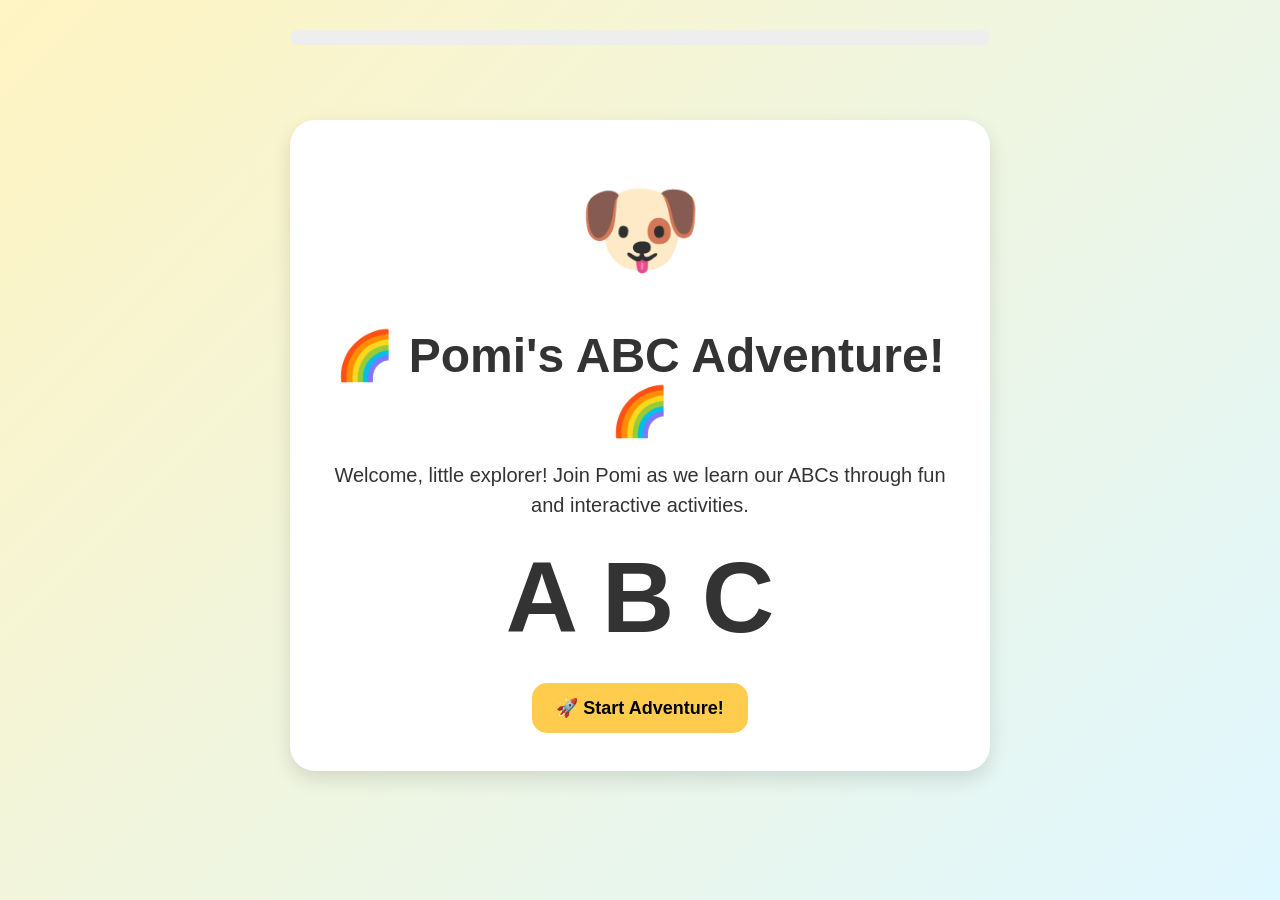
==== index.html @ f583996b "Create index.html" ====
<!DOCTYPE html>
<html lang="en">
<head>
<meta charset="UTF-8">
<meta name="viewport" content="width=device-width, initial-scale=1.0">
<title>Pomi's ABC Adventure</title>

<style>
* {
  box-sizing: border-box;
}

body {
  margin: 0;
  font-family: Arial, sans-serif;
  background: linear-gradient(135deg, #fff4c2, #dff7ff);
  color: #333;
}

.container {
  max-width: 900px;
  margin: auto;
  padding: 20px;
}

.page {
  display: none;
  min-height: 90vh;
  padding: 30px 20px;
  text-align: center;
  animation: fadeIn 0.4s ease;
}

.page.active {
  display: block;
}

@keyframes fadeIn {
  from {
    opacity: 0;
    transform: translateY(10px);
  }
  to {
    opacity: 1;
    transform: translateY(0);
  }
}

h1 {
  font-size: 48px;
  margin-bottom: 10px;
}

h2 {
  font-size: 34px;
}

p {
  font-size: 20px;
  line-height: 1.5;
}

.character {
  font-size: 100px;
  margin: 20px;
}

.letter {
  font-size: 100px;
  font-weight: bold;
  margin: 20px;
}

.card {
  background: white;
  border-radius: 25px;
  padding: 30px;
  margin: 20px auto;
  max-width: 700px;
  box-shadow: 0 8px 20px rgba(0,0,0,0.12);
}

button {
  border: none;
  border-radius: 15px;
  padding: 14px 24px;
  margin: 8px;
  font-size: 18px;
  font-weight: bold;
  cursor: pointer;
  background: #ffcc4d;
  transition: transform 0.2s, background 0.2s;
}

button:hover {
  transform: scale(1.05);
  background: #ffb703;
}

.choice {
  min-width: 120px;
  background: white;
  border: 3px solid #ddd;
}

.choice:hover {
  border-color: #ffb703;
}

.correct {
  background: #8be28b !important;
  border-color: #3aaa35 !important;
}

.wrong {
  background: #ff9b9b !important;
  border-color: #e33 !important;
}

.feedback {
  min-height: 35px;
  font-size: 22px;
  font-weight: bold;
  margin: 15px;
}

.progress {
  margin: 10px auto 25px;
  max-width: 700px;
  height: 15px;
  background: #eee;
  border-radius: 20px;
  overflow: hidden;
}

.progress-bar {
  height: 100%;
  width: 0%;
  background: #58c7f3;
  transition: width 0.4s;
}

.word {
  font-size: 30px;
  font-weight: bold;
  margin: 15px;
}

.alphabet {
  display: grid;
  grid-template-columns: repeat(6, 1fr);
  gap: 10px;
  max-width: 650px;
  margin: 20px auto;
}

.alphabet button {
  margin: 0;
  padding: 15px 5px;
}

.match-area {
  display: flex;
  justify-content: center;
  gap: 20px;
  flex-wrap: wrap;
}

.match-card {
  background: white;
  border: 3px solid #ddd;
  border-radius: 18px;
  padding: 20px;
  min-width: 120px;
  cursor: pointer;
  font-size: 40px;
  font-weight: bold;
}

.match-card.selected {
  border-color: #58c7f3;
  background: #e1f7ff;
}

.sequence {
  display: flex;
  justify-content: center;
  flex-wrap: wrap;
  gap: 10px;
  margin: 20px;
}

.sequence button {
  font-size: 30px;
  min-width: 65px;
}

.stars {
  font-size: 45px;
  margin: 20px;
}

.certificate {
  border: 8px double #ffb703;
  background: white;
  padding: 40px 20px;
  border-radius: 20px;
}

.small {
  font-size: 16px;
}

@media(max-width:600px) {
  h1 {
    font-size: 36px;
  }

  h2 {
    font-size: 28px;
  }

  .alphabet {
    grid-template-columns: repeat(4, 1fr);
  }

  p {
    font-size: 18px;
  }
}
</style>
</head>

<body>

<div class="container">

<!-- PROGRESS -->
<div class="progress">
  <div class="progress-bar" id="progressBar"></div>
</div>

<!-- PAGE 1 -->
<section class="page active" id="page1">
  <div class="card">
    <div class="character">🐶</div>
    <h1>🌈 Pomi's ABC Adventure! 🌈</h1>

    <p>
      Welcome, little explorer!
      Join Pomi as we learn our ABCs through fun and interactive activities.
    </p>

    <div class="letter">A B C</div>

    <button onclick="nextPage()">🚀 Start Adventure!</button>
  </div>
</section>


<!-- PAGE 2 -->
<section class="page" id="page2">
  <div class="card">
    <div class="character">🐶</div>

    <h2>🔤 Meet the Alphabet!</h2>

    <p>
      The alphabet has <strong>26 letters</strong>.
      Let's practice saying them together!
    </p>

    <div class="letter">A B C D E</div>
    <div class="letter">F G H I J</div>
    <div class="letter">K L M N O</div>
    <div class="letter">P Q R S T</div>
    <div class="letter">U V W X Y Z</div>

    <button onclick="nextPage()">Next ➡️</button>
  </div>
</section>


<!-- PAGE 3 -->
<section class="page" id="page3">
  <div class="card">

    <h2>🔎 Find the Letter!</h2>

    <p>
      Pomi is looking for the letter:
    </p>

    <div class="letter" id="targetLetter">B</div>

    <p>Click the correct letter.</p>

    <div id="letterChoices"></div>

    <div class="feedback" id="findFeedback"></div>

    <button id="findNext" onclick="nextPage()" style="display:none;">
      Next ➡️
    </button>

  </div>
</section>


<!-- PAGE 4 -->
<section class="page" id="page4">
  <div class="card">

    <h2>🔠 Match the Letters!</h2>

    <p>
      Match the uppercase letter with its lowercase partner.
    </p>

    <div class="match-area">

      <div class="match-card" onclick="selectUpper('A', this)">A</div>
      <div class="match-card" onclick="selectUpper('B', this)">B</div>
      <div class="match-card" onclick="selectUpper('C', this)">C</div>

      <div class="match-card" onclick="selectLower('a', this)">a</div>
      <div class="match-card" onclick="selectLower('b', this)">b</div>
      <div class="match-card" onclick="selectLower('c', this)">c</div>

    </div>

    <div class="feedback" id="matchFeedback"></div>

    <button onclick="nextPage()">Next ➡️</button>

  </div>
</section>


<!-- PAGE 5 -->
<section class="page" id="page5">
  <div class="card">

    <h2>🔢 Put the Letters in Order!</h2>

    <p>
      Can you put A, B, and C in the correct order?
    </p>

    <div class="sequence" id="sequenceArea">
      <button onclick="chooseSequence('B', this)">B</button>
      <button onclick="chooseSequence('C', this)">C</button>
      <button onclick="chooseSequence('A', this)">A</button>
    </div>

    <div class="word" id="sequenceAnswer"></div>

    <div class="feedback" id="sequenceFeedback"></div>

    <button id="sequenceNext" onclick="nextPage()" style="display:none;">
      Next ➡️
    </button>

  </div>
</section>


<!-- PAGE 6 -->
<section class="page" id="page6">
  <div class="card">

    <h2>🎨 Letter & Word Fun!</h2>

    <p>
      Every letter can help us make a word.
    </p>

    <div class="letter">A</div>

    <div class="word">🍎 APPLE</div>

    <p>
      A is for <strong>Apple!</strong>
    </p>

    <button onclick="wordCheck('A')">A</button>
    <button onclick="wordCheck('B')">B</button>
    <button onclick="wordCheck('C')">C</button>

    <div class="feedback" id="wordFeedback"></div>

    <button id="wordNext" onclick="nextPage()" style="display:none;">
      Next ➡️
    </button>

  </div>
</section>


<!-- PAGE 7 -->
<section class="page" id="page7">
  <div class="card">

    <h2>⭐ Pomi's ABC Quiz!</h2>

    <p id="quizQuestion"></p>

    <div id="quizChoices"></div>

    <div class="feedback" id="quizFeedback"></div>

    <div class="stars" id="quizStars"></div>

    <button id="quizNext" onclick="nextQuizQuestion()" style="display:none;">
      Next Question ➡️
    </button>

    <button id="quizFinish" onclick="nextPage()" style="display:none;">
      Finish Quiz 🎉
    </button>

  </div>
</section>


<!-- PAGE 8 -->
<section class="page" id="page8">
  <div class="card">

    <h2>👨‍👩‍👧 Parent Activity Guide</h2>

    <p>
      Parents or guardians can continue the ABC adventure with the child
      using simple activities at home.
    </p>

    <div class="word">🏠 Try These Activities:</div>

    <p>🔤 Ask the child to name letters around the house.</p>
    <p>📚 Read a short alphabet book together.</p>
    <p>🧸 Find objects that begin with A, B, and C.</p>
    <p>✏️ Practice writing uppercase and lowercase letters.</p>
    <p>🎵 Sing the alphabet song together.</p>

    <button onclick="nextPage()">Next ➡️</button>

  </div>
</section>


<!-- PAGE 9 -->
<section class="page" id="page9">
  <div class="certificate">

    <div class="character">🏆🐶</div>

    <h1>ABC Adventure Complete!</h1>

    <h2>🎉 Congratulations! 🎉</h2>

    <p>
      You completed
      <strong>Pomi's ABC Adventure!</strong>
    </p>

    <p>
      You practiced letters, matching, sequencing,
      words, and alphabet skills.
    </p>

    <div class="stars">
      ⭐ ⭐ ⭐ ⭐ ⭐
    </div>

    <h2>🌟 Great Job, Little Explorer! 🌟</h2>

    <button onclick="restartAdventure()">🔄 Play Again</button>

  </div>
</section>

</div>


<script>

let currentPage = 1;

function showPage(pageNumber) {

  document.querySelectorAll(".page").forEach(page => {
    page.classList.remove("active");
  });

  document.getElementById("page" + pageNumber).classList.add("active");

  currentPage = pageNumber;

  let progress = ((pageNumber - 1) / 8) * 100;

  document.getElementById("progressBar").style.width =
    progress + "%";

  window.scrollTo({
    top: 0,
    behavior: "smooth"
  });
}

function nextPage() {

  if (currentPage < 9) {
    showPage(currentPage + 1);
  }

  if (currentPage === 7) {
    startQuiz();
  }
}


/* FIND THE LETTER */

const findLetters = ["A", "B", "C"];
let target = "B";

function setupFindActivity() {

  const area = document.getElementById("letterChoices");

  area.innerHTML = "";

  findLetters.forEach(letter => {

    const button = document.createElement("button");

    button.className = "choice";

    button.textContent = letter;

    button.onclick = function() {

      if (letter === target) {

        button.classList.add("correct");

        document.getElementById("findFeedback").textContent =
          "🎉 Correct! You found the letter " + target + "!";

        document.getElementById("findNext").style.display =
          "inline-block";

      } else {

        button.classList.add("wrong");

        document.getElementById("findFeedback").textContent =
          "😊 Try again! Look carefully.";

      }

    };

    area.appendChild(button);

  });

}

setupFindActivity();


/* MATCH ACTIVITY */

let selectedUpper = null;
let selectedLower = null;

function selectUpper(letter, element) {

  document.querySelectorAll(".match-card").forEach(card =>
    card.classList.remove("selected")
  );

  element.classList.add("selected");

  selectedUpper = letter;

  checkMatch();
}

function selectLower(letter, element) {

  element.classList.add("selected");

  selectedLower = letter;

  checkMatch();
}

function checkMatch() {

  if (!selectedUpper || !selectedLower) return;

  if (selectedUpper.toLowerCase() === selectedLower) {

    document.getElementById("matchFeedback").textContent =
      "🎉 Great match! " + selectedUpper + " goes with " + selectedLower + "!";

  } else {

    document.getElementById("matchFeedback").textContent =
      "😊 Not quite. Try another pair!";

  }

  selectedUpper = null;
  selectedLower = null;
}


/* SEQUENCE ACTIVITY */

let sequence = [];

function chooseSequence(letter, button) {

  if (sequence.includes(letter)) return;

  sequence.push(letter);

  button.style.opacity = "0.5";

  document.getElementById("sequenceAnswer").textContent =
    sequence.join(" → ");

  if (sequence.length === 3) {

    if (sequence.join("") === "ABC") {

      document.getElementById("sequenceFeedback").textContent =
        "🎉 Perfect! A comes before B, and B comes before C!";

      document.getElementById("sequenceNext").style.display =
        "inline-block";

    } else {

      document.getElementById("sequenceFeedback").textContent =
        "😊 Good try! The correct order is A → B → C.";

      setTimeout(() => {

        sequence = [];

        document.getElementById("sequenceAnswer").textContent = "";

        document.querySelectorAll("#sequenceArea button")
          .forEach(button => {
            button.style.opacity = "1";
          });

      }, 1500);

    }

  }

}


/* WORD ACTIVITY */

function wordCheck(answer) {

  if (answer === "A") {

    document.getElementById("wordFeedback").textContent =
      "🎉 Correct! A is for Apple! 🍎";

    document.getElementById("wordNext").style.display =
      "inline-block";

  } else {

    document.getElementById("wordFeedback").textContent =
      "😊 Try again! Apple begins with A.";

  }

}


/* QUIZ */

const quizQuestions = [

  {
    question: "Which letter comes first in the alphabet?",
    choices: ["A", "B", "C"],
    answer: "A"
  },

  {
    question: "Which letter comes after A?",
    choices: ["C", "B", "D"],
    answer: "B"
  },

  {
    question: "Which lowercase letter matches C?",
    choices: ["a", "c", "b"],
    answer: "c"
  }

];

let quizIndex = 0;
let quizScore = 0;

function startQuiz() {

  quizIndex = 0;
  quizScore = 0;

  loadQuizQuestion();

}

function loadQuizQuestion() {

  const question = quizQuestions[quizIndex];

  document.getElementById("quizQuestion").textContent =
    question.question;

  const area = document.getElementById("quizChoices");

  area.innerHTML = "";

  document.getElementById("quizFeedback").textContent = "";

  document.getElementById("quizNext").style.display =
    "none";

  document.getElementById("quizFinish").style.display =
    "none";

  question.choices.forEach(choice => {

    const button = document.createElement("button");

    button.className = "choice";

    button.textContent = choice;

    button.onclick = function() {

      if (choice === question.answer) {

        button.classList.add("correct");

        quizScore++;

        document.getElementById("quizFeedback").textContent =
          "🎉 Correct! Great job!";

      } else {

        button.classList.add("wrong");

        document.getElementById("quizFeedback").textContent =
          "😊 Nice try! The correct answer is " +
          question.answer + ".";

      }

      document.querySelectorAll("#quizChoices button")
        .forEach(b => b.disabled = true);

      if (quizIndex < quizQuestions.length - 1) {

        document.getElementById("quizNext").style.display =
          "inline-block";

      } else {

        document.getElementById("quizFinish").style.display =
          "inline-block";

        document.getElementById("quizStars").textContent =
          "⭐".repeat(quizScore);

      }

    };

    area.appendChild(button);

  });

}

function nextQuizQuestion() {

  quizIndex++;

  loadQuizQuestion();

}


/* RESTART */

function restartAdventure() {

  sequence = [];

  selectedUpper = null;
  selectedLower = null;

  document.getElementById("sequenceAnswer").textContent = "";

  document.getElementById("sequenceFeedback").textContent = "";

  document.querySelectorAll("#sequenceArea button")
    .forEach(button => {
      button.style.opacity = "1";
    });

  showPage(1);

}

</script>

</body>
</html>
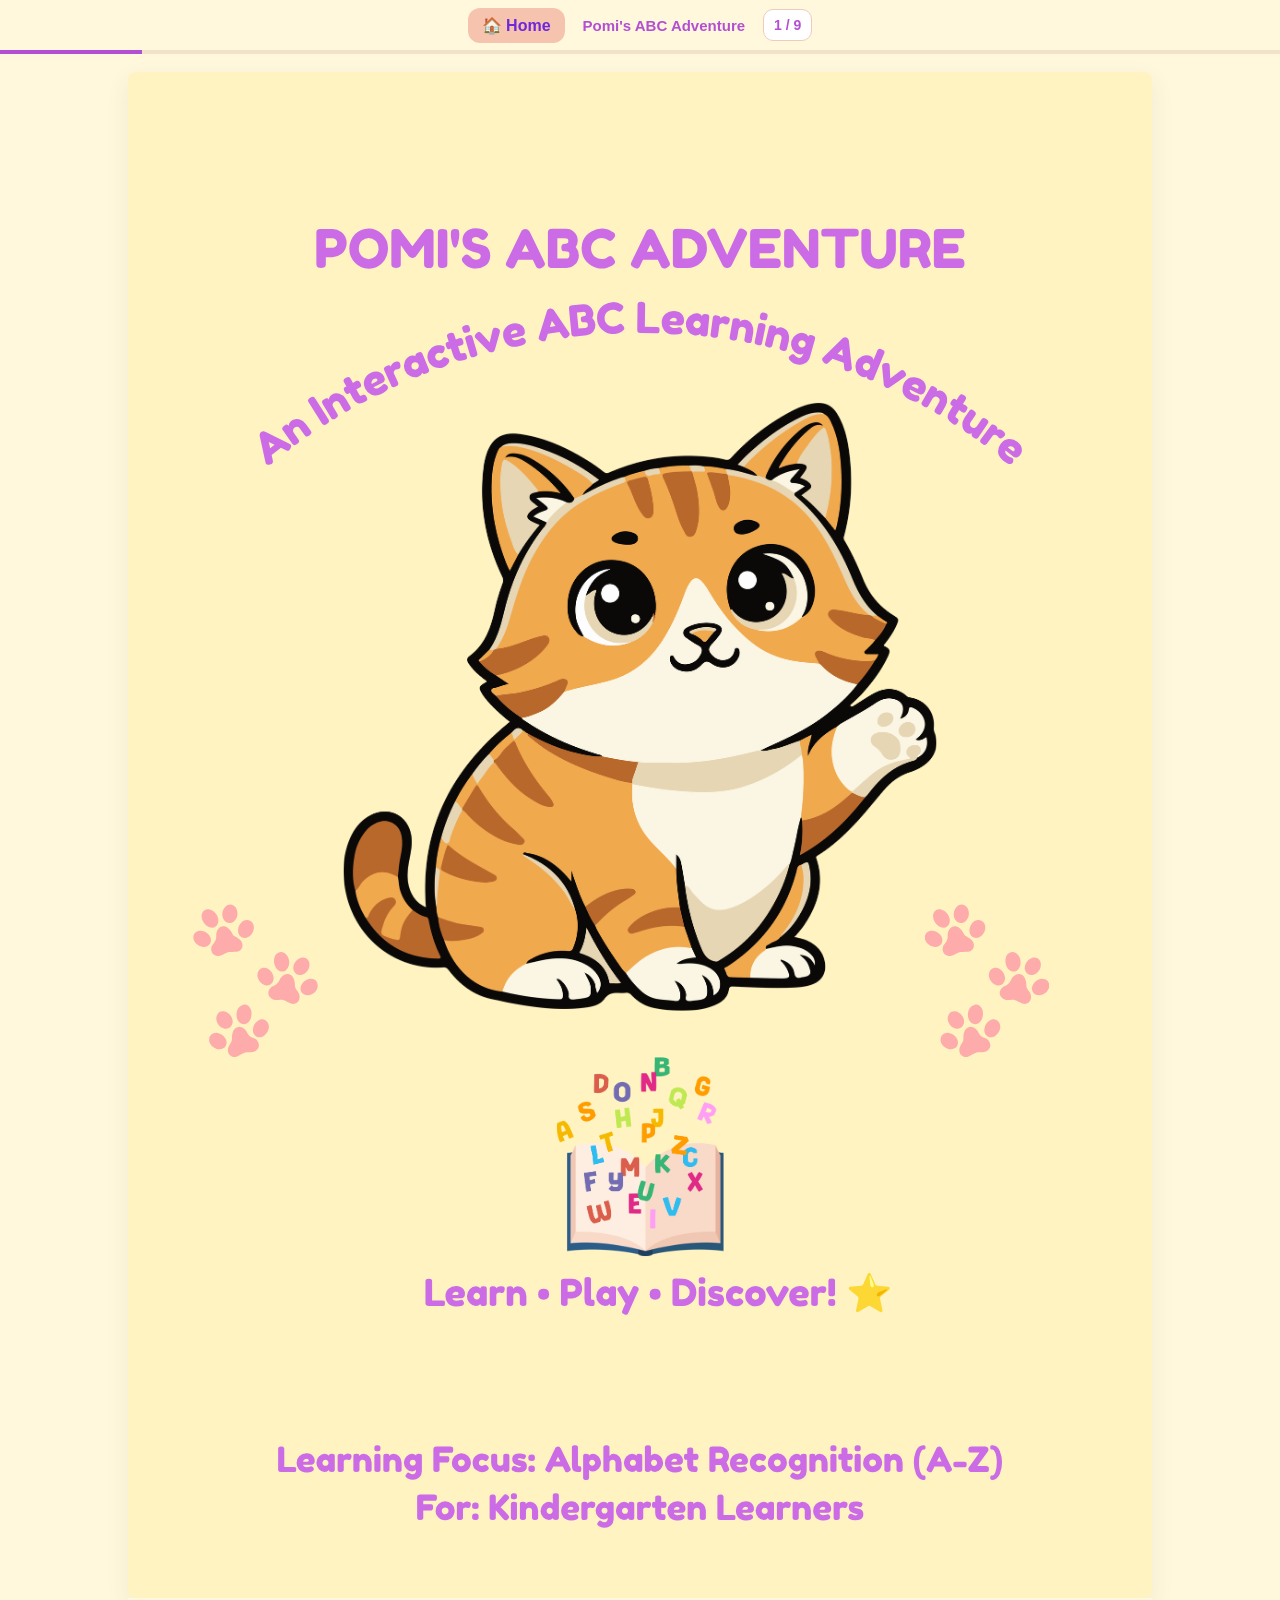
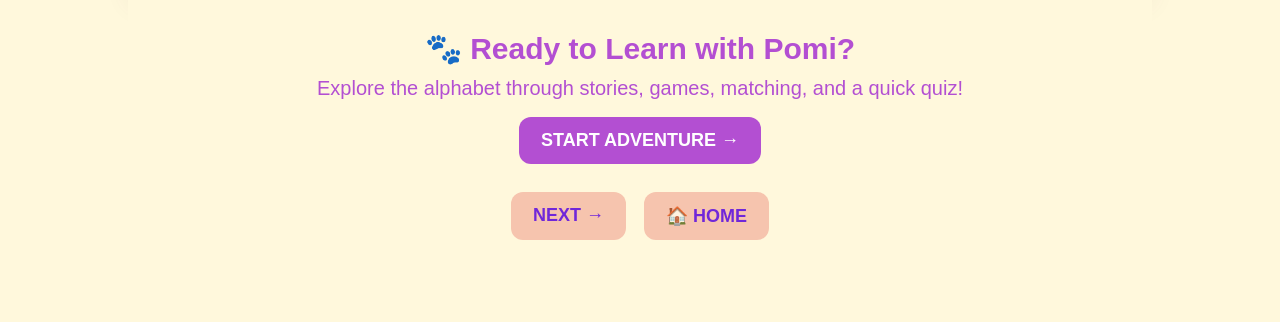
==== commit 3f8cf051: "Upload Pomi's ABC Adventure files" ====
--- a/index.html
+++ b/index.html
@@ -1,837 +1,9 @@
 <!DOCTYPE html>
-<html lang="en">
-<head>
-<meta charset="UTF-8">
-<meta name="viewport" content="width=device-width, initial-scale=1.0">
-<title>Pomi's ABC Adventure</title>
-
-<style>
-* {
-  box-sizing: border-box;
-}
-
-body {
-  margin: 0;
-  font-family: Arial, sans-serif;
-  background: linear-gradient(135deg, #fff4c2, #dff7ff);
-  color: #333;
-}
-
-.container {
-  max-width: 900px;
-  margin: auto;
-  padding: 20px;
-}
-
-.page {
-  display: none;
-  min-height: 90vh;
-  padding: 30px 20px;
-  text-align: center;
-  animation: fadeIn 0.4s ease;
-}
-
-.page.active {
-  display: block;
-}
-
-@keyframes fadeIn {
-  from {
-    opacity: 0;
-    transform: translateY(10px);
-  }
-  to {
-    opacity: 1;
-    transform: translateY(0);
-  }
-}
-
-h1 {
-  font-size: 48px;
-  margin-bottom: 10px;
-}
-
-h2 {
-  font-size: 34px;
-}
-
-p {
-  font-size: 20px;
-  line-height: 1.5;
-}
-
-.character {
-  font-size: 100px;
-  margin: 20px;
-}
-
-.letter {
-  font-size: 100px;
-  font-weight: bold;
-  margin: 20px;
-}
-
-.card {
-  background: white;
-  border-radius: 25px;
-  padding: 30px;
-  margin: 20px auto;
-  max-width: 700px;
-  box-shadow: 0 8px 20px rgba(0,0,0,0.12);
-}
-
-button {
-  border: none;
-  border-radius: 15px;
-  padding: 14px 24px;
-  margin: 8px;
-  font-size: 18px;
-  font-weight: bold;
-  cursor: pointer;
-  background: #ffcc4d;
-  transition: transform 0.2s, background 0.2s;
-}
-
-button:hover {
-  transform: scale(1.05);
-  background: #ffb703;
-}
-
-.choice {
-  min-width: 120px;
-  background: white;
-  border: 3px solid #ddd;
-}
-
-.choice:hover {
-  border-color: #ffb703;
-}
-
-.correct {
-  background: #8be28b !important;
-  border-color: #3aaa35 !important;
-}
-
-.wrong {
-  background: #ff9b9b !important;
-  border-color: #e33 !important;
-}
-
-.feedback {
-  min-height: 35px;
-  font-size: 22px;
-  font-weight: bold;
-  margin: 15px;
-}
-
-.progress {
-  margin: 10px auto 25px;
-  max-width: 700px;
-  height: 15px;
-  background: #eee;
-  border-radius: 20px;
-  overflow: hidden;
-}
-
-.progress-bar {
-  height: 100%;
-  width: 0%;
-  background: #58c7f3;
-  transition: width 0.4s;
-}
-
-.word {
-  font-size: 30px;
-  font-weight: bold;
-  margin: 15px;
-}
-
-.alphabet {
-  display: grid;
-  grid-template-columns: repeat(6, 1fr);
-  gap: 10px;
-  max-width: 650px;
-  margin: 20px auto;
-}
-
-.alphabet button {
-  margin: 0;
-  padding: 15px 5px;
-}
-
-.match-area {
-  display: flex;
-  justify-content: center;
-  gap: 20px;
-  flex-wrap: wrap;
-}
-
-.match-card {
-  background: white;
-  border: 3px solid #ddd;
-  border-radius: 18px;
-  padding: 20px;
-  min-width: 120px;
-  cursor: pointer;
-  font-size: 40px;
-  font-weight: bold;
-}
-
-.match-card.selected {
-  border-color: #58c7f3;
-  background: #e1f7ff;
-}
-
-.sequence {
-  display: flex;
-  justify-content: center;
-  flex-wrap: wrap;
-  gap: 10px;
-  margin: 20px;
-}
-
-.sequence button {
-  font-size: 30px;
-  min-width: 65px;
-}
-
-.stars {
-  font-size: 45px;
-  margin: 20px;
-}
-
-.certificate {
-  border: 8px double #ffb703;
-  background: white;
-  padding: 40px 20px;
-  border-radius: 20px;
-}
-
-.small {
-  font-size: 16px;
-}
-
-@media(max-width:600px) {
-  h1 {
-    font-size: 36px;
-  }
-
-  h2 {
-    font-size: 28px;
-  }
-
-  .alphabet {
-    grid-template-columns: repeat(4, 1fr);
-  }
-
-  p {
-    font-size: 18px;
-  }
-}
-</style>
-</head>
-
-<body>
-
-<div class="container">
-
-<!-- PROGRESS -->
-<div class="progress">
-  <div class="progress-bar" id="progressBar"></div>
-</div>
-
-<!-- PAGE 1 -->
-<section class="page active" id="page1">
-  <div class="card">
-    <div class="character">🐶</div>
-    <h1>🌈 Pomi's ABC Adventure! 🌈</h1>
-
-    <p>
-      Welcome, little explorer!
-      Join Pomi as we learn our ABCs through fun and interactive activities.
-    </p>
-
-    <div class="letter">A B C</div>
-
-    <button onclick="nextPage()">🚀 Start Adventure!</button>
-  </div>
-</section>
-
-
-<!-- PAGE 2 -->
-<section class="page" id="page2">
-  <div class="card">
-    <div class="character">🐶</div>
-
-    <h2>🔤 Meet the Alphabet!</h2>
-
-    <p>
-      The alphabet has <strong>26 letters</strong>.
-      Let's practice saying them together!
-    </p>
-
-    <div class="letter">A B C D E</div>
-    <div class="letter">F G H I J</div>
-    <div class="letter">K L M N O</div>
-    <div class="letter">P Q R S T</div>
-    <div class="letter">U V W X Y Z</div>
-
-    <button onclick="nextPage()">Next ➡️</button>
-  </div>
-</section>
-
-
-<!-- PAGE 3 -->
-<section class="page" id="page3">
-  <div class="card">
-
-    <h2>🔎 Find the Letter!</h2>
-
-    <p>
-      Pomi is looking for the letter:
-    </p>
-
-    <div class="letter" id="targetLetter">B</div>
-
-    <p>Click the correct letter.</p>
-
-    <div id="letterChoices"></div>
-
-    <div class="feedback" id="findFeedback"></div>
-
-    <button id="findNext" onclick="nextPage()" style="display:none;">
-      Next ➡️
-    </button>
-
-  </div>
-</section>
-
-
-<!-- PAGE 4 -->
-<section class="page" id="page4">
-  <div class="card">
-
-    <h2>🔠 Match the Letters!</h2>
-
-    <p>
-      Match the uppercase letter with its lowercase partner.
-    </p>
-
-    <div class="match-area">
-
-      <div class="match-card" onclick="selectUpper('A', this)">A</div>
-      <div class="match-card" onclick="selectUpper('B', this)">B</div>
-      <div class="match-card" onclick="selectUpper('C', this)">C</div>
-
-      <div class="match-card" onclick="selectLower('a', this)">a</div>
-      <div class="match-card" onclick="selectLower('b', this)">b</div>
-      <div class="match-card" onclick="selectLower('c', this)">c</div>
-
-    </div>
-
-    <div class="feedback" id="matchFeedback"></div>
-
-    <button onclick="nextPage()">Next ➡️</button>
-
-  </div>
-</section>
-
-
-<!-- PAGE 5 -->
-<section class="page" id="page5">
-  <div class="card">
-
-    <h2>🔢 Put the Letters in Order!</h2>
-
-    <p>
-      Can you put A, B, and C in the correct order?
-    </p>
-
-    <div class="sequence" id="sequenceArea">
-      <button onclick="chooseSequence('B', this)">B</button>
-      <button onclick="chooseSequence('C', this)">C</button>
-      <button onclick="chooseSequence('A', this)">A</button>
-    </div>
-
-    <div class="word" id="sequenceAnswer"></div>
-
-    <div class="feedback" id="sequenceFeedback"></div>
-
-    <button id="sequenceNext" onclick="nextPage()" style="display:none;">
-      Next ➡️
-    </button>
-
-  </div>
-</section>
-
-
-<!-- PAGE 6 -->
-<section class="page" id="page6">
-  <div class="card">
-
-    <h2>🎨 Letter & Word Fun!</h2>
-
-    <p>
-      Every letter can help us make a word.
-    </p>
-
-    <div class="letter">A</div>
-
-    <div class="word">🍎 APPLE</div>
-
-    <p>
-      A is for <strong>Apple!</strong>
-    </p>
-
-    <button onclick="wordCheck('A')">A</button>
-    <button onclick="wordCheck('B')">B</button>
-    <button onclick="wordCheck('C')">C</button>
-
-    <div class="feedback" id="wordFeedback"></div>
-
-    <button id="wordNext" onclick="nextPage()" style="display:none;">
-      Next ➡️
-    </button>
-
-  </div>
-</section>
-
-
-<!-- PAGE 7 -->
-<section class="page" id="page7">
-  <div class="card">
-
-    <h2>⭐ Pomi's ABC Quiz!</h2>
-
-    <p id="quizQuestion"></p>
-
-    <div id="quizChoices"></div>
-
-    <div class="feedback" id="quizFeedback"></div>
-
-    <div class="stars" id="quizStars"></div>
-
-    <button id="quizNext" onclick="nextQuizQuestion()" style="display:none;">
-      Next Question ➡️
-    </button>
-
-    <button id="quizFinish" onclick="nextPage()" style="display:none;">
-      Finish Quiz 🎉
-    </button>
-
-  </div>
-</section>
-
-
-<!-- PAGE 8 -->
-<section class="page" id="page8">
-  <div class="card">
-
-    <h2>👨‍👩‍👧 Parent Activity Guide</h2>
-
-    <p>
-      Parents or guardians can continue the ABC adventure with the child
-      using simple activities at home.
-    </p>
-
-    <div class="word">🏠 Try These Activities:</div>
-
-    <p>🔤 Ask the child to name letters around the house.</p>
-    <p>📚 Read a short alphabet book together.</p>
-    <p>🧸 Find objects that begin with A, B, and C.</p>
-    <p>✏️ Practice writing uppercase and lowercase letters.</p>
-    <p>🎵 Sing the alphabet song together.</p>
-
-    <button onclick="nextPage()">Next ➡️</button>
-
-  </div>
-</section>
-
-
-<!-- PAGE 9 -->
-<section class="page" id="page9">
-  <div class="certificate">
-
-    <div class="character">🏆🐶</div>
-
-    <h1>ABC Adventure Complete!</h1>
-
-    <h2>🎉 Congratulations! 🎉</h2>
-
-    <p>
-      You completed
-      <strong>Pomi's ABC Adventure!</strong>
-    </p>
-
-    <p>
-      You practiced letters, matching, sequencing,
-      words, and alphabet skills.
-    </p>
-
-    <div class="stars">
-      ⭐ ⭐ ⭐ ⭐ ⭐
-    </div>
-
-    <h2>🌟 Great Job, Little Explorer! 🌟</h2>
-
-    <button onclick="restartAdventure()">🔄 Play Again</button>
-
-  </div>
-</section>
-
-</div>
-
-
-<script>
-
-let currentPage = 1;
-
-function showPage(pageNumber) {
-
-  document.querySelectorAll(".page").forEach(page => {
-    page.classList.remove("active");
-  });
-
-  document.getElementById("page" + pageNumber).classList.add("active");
-
-  currentPage = pageNumber;
-
-  let progress = ((pageNumber - 1) / 8) * 100;
-
-  document.getElementById("progressBar").style.width =
-    progress + "%";
-
-  window.scrollTo({
-    top: 0,
-    behavior: "smooth"
-  });
-}
-
-function nextPage() {
-
-  if (currentPage < 9) {
-    showPage(currentPage + 1);
-  }
-
-  if (currentPage === 7) {
-    startQuiz();
-  }
-}
-
-
-/* FIND THE LETTER */
-
-const findLetters = ["A", "B", "C"];
-let target = "B";
-
-function setupFindActivity() {
-
-  const area = document.getElementById("letterChoices");
-
-  area.innerHTML = "";
-
-  findLetters.forEach(letter => {
-
-    const button = document.createElement("button");
-
-    button.className = "choice";
-
-    button.textContent = letter;
-
-    button.onclick = function() {
-
-      if (letter === target) {
-
-        button.classList.add("correct");
-
-        document.getElementById("findFeedback").textContent =
-          "🎉 Correct! You found the letter " + target + "!";
-
-        document.getElementById("findNext").style.display =
-          "inline-block";
-
-      } else {
-
-        button.classList.add("wrong");
-
-        document.getElementById("findFeedback").textContent =
-          "😊 Try again! Look carefully.";
-
-      }
-
-    };
-
-    area.appendChild(button);
-
-  });
-
-}
-
-setupFindActivity();
-
-
-/* MATCH ACTIVITY */
-
-let selectedUpper = null;
-let selectedLower = null;
-
-function selectUpper(letter, element) {
-
-  document.querySelectorAll(".match-card").forEach(card =>
-    card.classList.remove("selected")
-  );
-
-  element.classList.add("selected");
-
-  selectedUpper = letter;
-
-  checkMatch();
-}
-
-function selectLower(letter, element) {
-
-  element.classList.add("selected");
-
-  selectedLower = letter;
-
-  checkMatch();
-}
-
-function checkMatch() {
-
-  if (!selectedUpper || !selectedLower) return;
-
-  if (selectedUpper.toLowerCase() === selectedLower) {
-
-    document.getElementById("matchFeedback").textContent =
-      "🎉 Great match! " + selectedUpper + " goes with " + selectedLower + "!";
-
-  } else {
-
-    document.getElementById("matchFeedback").textContent =
-      "😊 Not quite. Try another pair!";
-
-  }
-
-  selectedUpper = null;
-  selectedLower = null;
-}
-
-
-/* SEQUENCE ACTIVITY */
-
-let sequence = [];
-
-function chooseSequence(letter, button) {
-
-  if (sequence.includes(letter)) return;
-
-  sequence.push(letter);
-
-  button.style.opacity = "0.5";
-
-  document.getElementById("sequenceAnswer").textContent =
-    sequence.join(" → ");
-
-  if (sequence.length === 3) {
-
-    if (sequence.join("") === "ABC") {
-
-      document.getElementById("sequenceFeedback").textContent =
-        "🎉 Perfect! A comes before B, and B comes before C!";
-
-      document.getElementById("sequenceNext").style.display =
-        "inline-block";
-
-    } else {
-
-      document.getElementById("sequenceFeedback").textContent =
-        "😊 Good try! The correct order is A → B → C.";
-
-      setTimeout(() => {
-
-        sequence = [];
-
-        document.getElementById("sequenceAnswer").textContent = "";
-
-        document.querySelectorAll("#sequenceArea button")
-          .forEach(button => {
-            button.style.opacity = "1";
-          });
-
-      }, 1500);
-
-    }
-
-  }
-
-}
-
-
-/* WORD ACTIVITY */
-
-function wordCheck(answer) {
-
-  if (answer === "A") {
-
-    document.getElementById("wordFeedback").textContent =
-      "🎉 Correct! A is for Apple! 🍎";
-
-    document.getElementById("wordNext").style.display =
-      "inline-block";
-
-  } else {
-
-    document.getElementById("wordFeedback").textContent =
-      "😊 Try again! Apple begins with A.";
-
-  }
-
-}
-
-
-/* QUIZ */
-
-const quizQuestions = [
-
-  {
-    question: "Which letter comes first in the alphabet?",
-    choices: ["A", "B", "C"],
-    answer: "A"
-  },
-
-  {
-    question: "Which letter comes after A?",
-    choices: ["C", "B", "D"],
-    answer: "B"
-  },
-
-  {
-    question: "Which lowercase letter matches C?",
-    choices: ["a", "c", "b"],
-    answer: "c"
-  }
-
-];
-
-let quizIndex = 0;
-let quizScore = 0;
-
-function startQuiz() {
-
-  quizIndex = 0;
-  quizScore = 0;
-
-  loadQuizQuestion();
-
-}
-
-function loadQuizQuestion() {
-
-  const question = quizQuestions[quizIndex];
-
-  document.getElementById("quizQuestion").textContent =
-    question.question;
-
-  const area = document.getElementById("quizChoices");
-
-  area.innerHTML = "";
-
-  document.getElementById("quizFeedback").textContent = "";
-
-  document.getElementById("quizNext").style.display =
-    "none";
-
-  document.getElementById("quizFinish").style.display =
-    "none";
-
-  question.choices.forEach(choice => {
-
-    const button = document.createElement("button");
-
-    button.className = "choice";
-
-    button.textContent = choice;
-
-    button.onclick = function() {
-
-      if (choice === question.answer) {
-
-        button.classList.add("correct");
-
-        quizScore++;
-
-        document.getElementById("quizFeedback").textContent =
-          "🎉 Correct! Great job!";
-
-      } else {
-
-        button.classList.add("wrong");
-
-        document.getElementById("quizFeedback").textContent =
-          "😊 Nice try! The correct answer is " +
-          question.answer + ".";
-
-      }
-
-      document.querySelectorAll("#quizChoices button")
-        .forEach(b => b.disabled = true);
-
-      if (quizIndex < quizQuestions.length - 1) {
-
-        document.getElementById("quizNext").style.display =
-          "inline-block";
-
-      } else {
-
-        document.getElementById("quizFinish").style.display =
-          "inline-block";
-
-        document.getElementById("quizStars").textContent =
-          "⭐".repeat(quizScore);
-
-      }
-
-    };
-
-    area.appendChild(button);
-
-  });
-
-}
-
-function nextQuizQuestion() {
-
-  quizIndex++;
-
-  loadQuizQuestion();
-
-}
-
-
-/* RESTART */
-
-function restartAdventure() {
-
-  sequence = [];
-
-  selectedUpper = null;
-  selectedLower = null;
-
-  document.getElementById("sequenceAnswer").textContent = "";
-
-  document.getElementById("sequenceFeedback").textContent = "";
-
-  document.querySelectorAll("#sequenceArea button")
-    .forEach(button => {
-      button.style.opacity = "1";
-    });
-
-  showPage(1);
-
-}
-
-</script>
-
-</body>
-</html>
+<html lang="en"><head><meta charset="UTF-8">
+<meta name="viewport" content="width=device-width,initial-scale=1.0">
+<title>Pomi's ABC Adventure</title><link rel="stylesheet" href="style.css"></head>
+<body><main class="booklet"><img src="pomi-cover.png" alt="Pomi's ABC Adventure" class="page-image">
+<section class="controls"><h2>🐾 Ready to Learn with Pomi?</h2>
+<p>Explore the alphabet through stories, games, matching, and a quick quiz!</p>
+<a class="navbtn" href="pomi-page-2.html">START ADVENTURE →</a><div class="footer-nav"><a class="navbtn" href="pomi-page-2.html">NEXT →</a><a class="navbtn" href="index.html">🏠 HOME</a></div></section></main>
+<script></script><script src="app.js"></script></body></html>
--- a/style.css
+++ b/style.css
@@ -0,0 +1,15 @@
+*{box-sizing:border-box}
+:root{--cream:#fff8dc;--purple:#b34fd2;--deep:#7027d9;--peach:#f6c4ae;--green:#2c8b20;--pink:#ff9cab}
+body{margin:0;background:var(--cream);font-family:Arial,sans-serif;text-align:center;color:var(--purple);padding-top:52px}
+.site-nav{position:fixed;z-index:20;top:0;left:0;right:0;height:52px;background:rgba(255,248,220,.97);border-bottom:2px solid #f3d8c7;display:flex;align-items:center;justify-content:center;gap:18px;padding:0 14px;font-weight:700}.site-nav a{color:var(--deep);text-decoration:none;background:#f6c4ae;padding:8px 14px;border-radius:12px}.site-nav .crumb{font-size:15px}.page-count{font-size:14px;background:#fff;border:1px solid #efcbbd;padding:7px 10px;border-radius:10px}
+.progress-shell{position:fixed;z-index:21;top:50px;left:0;right:0;height:4px;background:#f1e3ca}.progress-bar{height:100%;background:var(--purple);transition:width .4s}
+.booklet{width:92%;max-width:1024px;margin:20px auto 40px}.page-image{width:100%;display:block;border-radius:8px;box-shadow:0 8px 24px rgba(100,60,100,.08)}
+.controls{padding:28px 16px 36px;background:var(--cream)}
+h2{margin:5px 0 8px;font-size:30px;color:var(--purple)}p{font-size:20px;line-height:1.45;margin:8px auto;max-width:850px}
+button,.navbtn{display:inline-block;background:var(--purple);color:white;border:0;padding:13px 22px;border-radius:12px;font-size:18px;font-weight:bold;cursor:pointer;margin:6px;text-decoration:none;transition:.15s}button:hover,.navbtn:hover{transform:translateY(-2px) scale(1.02);box-shadow:0 5px 12px rgba(120,50,150,.16)}
+.message{min-height:30px;margin:12px;font-size:20px;font-weight:bold}.next{display:none}.timer{font-size:38px;font-weight:bold;margin:14px}.grid{display:flex;flex-wrap:wrap;justify-content:center;gap:12px;max-width:900px;margin:18px auto}.choice{min-width:75px;background:var(--peach);color:#6426d8}.choice.correct,.answer-btn.correct{background:#63bd63;color:white}.choice.wrong,.answer-btn.wrong{animation:shake .25s;background:#f58b8b;color:white}@keyframes shake{25%{transform:translateX(-5px)}75%{transform:translateX(5px)}}
+.activity-card{background:var(--peach);border-radius:14px;padding:16px;min-width:180px;box-shadow:0 4px 12px rgba(80,40,80,.05)}.activity-card h3{margin:0 0 10px;font-size:22px}
+input[type=text],input[type=date]{padding:10px;border:2px solid var(--purple);border-radius:9px;font-size:18px}.quiz-q{margin:18px auto;max-width:850px}.quiz-q strong{font-size:21px}.answer-btn{background:var(--peach);color:var(--green);min-width:80px}.answer-btn.selected{outline:4px solid var(--purple)}
+.match-wrap{display:flex;justify-content:center;gap:70px;flex-wrap:wrap;margin:20px auto}.match-col{display:flex;flex-direction:column;gap:12px}.match-col h3{margin:0 0 4px;font-size:26px}.match-btn{min-width:85px}.matched{opacity:.45;pointer-events:none}.score{font-size:22px;font-weight:bold;margin:12px}.certificate{background:#fffdf2;border:4px dashed var(--purple);border-radius:18px;padding:25px;max-width:800px;margin:20px auto}.certificate h2{font-size:34px}.small{font-size:16px;color:#7d5a82}
+.footer-nav{display:flex;justify-content:center;flex-wrap:wrap;gap:6px;margin-top:16px}.footer-nav a{background:#f6c4ae;color:var(--deep)}
+@media(max-width:600px){body{padding-top:48px}.site-nav{height:48px}.progress-shell{top:46px}.site-nav .crumb{display:none}h2{font-size:24px}p{font-size:17px}button,.navbtn{font-size:16px;padding:11px 16px}.match-wrap{gap:25px}.page-image{border-radius:4px}}
